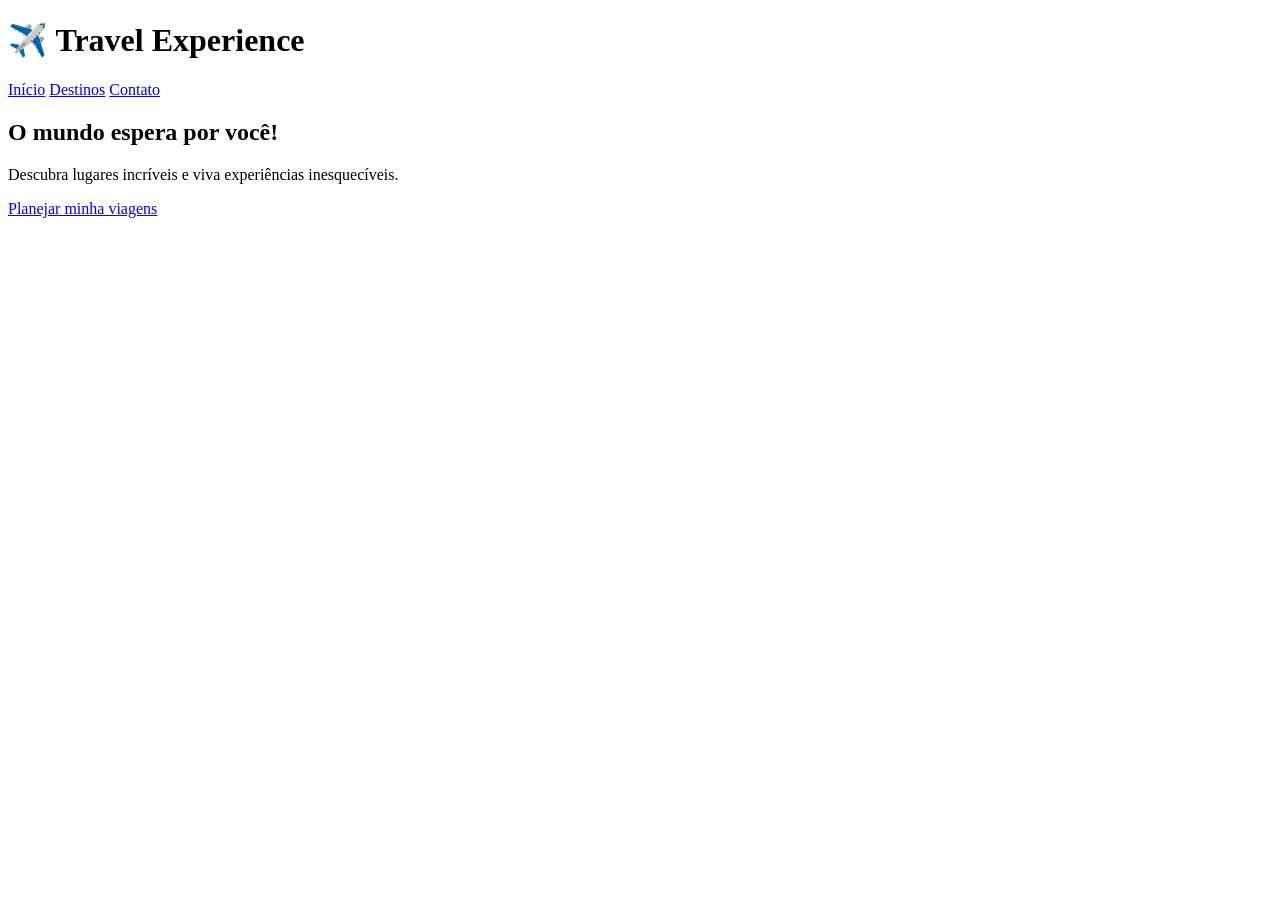
==== index.html @ 2c177add "primeiro commit" ====
<!DOCTYPE html>
<html lang="pt-BR">
<head>
    <meta charset="UTF-8">
    <meta name="viewport" content="width=device-width, initial-scale=1.0">
    <title>Travel Experience</title>
    <link rel="stylesheet" href="css/style.css">
</head>
<body>
    
    <header>
        <h1>✈️ Travel Experience</h1>
        <nav>
            <a href="index.html">Início</a>
            <a href="#destinos">Destinos</a>
            <a href="cadastro.html">Contato</a>
        </nav>
    </header>
    <main>
        <section class="banner">
            <h2>O mundo espera por você!</h2>
            <p>
                Descubra lugares incríveis e viva experiências
                inesquecíveis.
            </p>
            <a href="cadastro.html" class="botao">
                Planejar minha viagens
            </a>
        </section>
    </main>

</body>
</html>
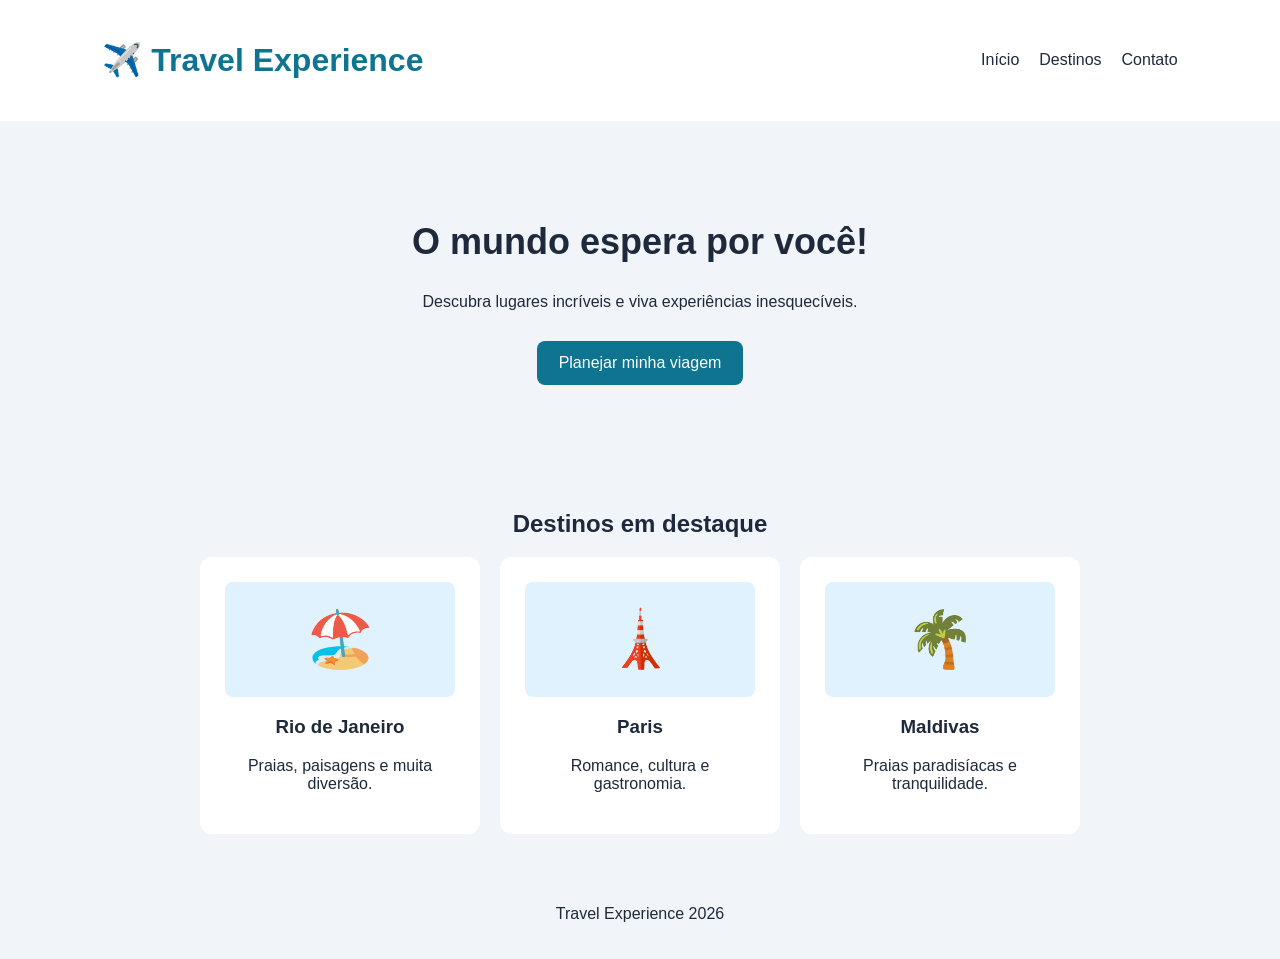
==== commit d32acd6f: "site funcionando" ====
--- a/index.html
+++ b/index.html
@@ -24,10 +24,36 @@
                 inesquecíveis.
             </p>
             <a href="cadastro.html" class="botao">
-                Planejar minha viagens
+                Planejar minha viagem
             </a>
         </section>
+
+        <section class="destinos" id="destinos">
+            <h2>Destinos em destaque</h2>
+            <div class="container">
+                <article class="card">
+                    <div class="imagem">🏖️</div>
+                    <h3>Rio de Janeiro</h3>
+                    <p>Praias, paisagens e muita diversão.</p>
+                </article>
+
+                <article class="card">
+                    <div class="imagem">🗼</div>
+                    <h3>Paris</h3>
+                    <p>Romance, cultura e gastronomia.</p>
+                </article>
+
+                <article class="card">
+                    <div class="imagem">🌴</div>
+                    <h3>Maldivas</h3>
+                    <p>Praias paradisíacas e tranquilidade.</p>
+                </article>
+            </div>
+        </section>
+
     </main>
-
+<footer>
+    <p>Travel Experience 2026</p>
+</footer>
 </body>
 </html>
--- a/css/style.css
+++ b/css/style.css
@@ -0,0 +1,144 @@
+:root{
+    --fundo: #f1f5f9;
+    --principal: #0e7490;
+    --hover:#155e75;
+    --card: #ffffff;
+    --text: #1e293b;
+}
+
+*{
+    box-sizing: border-box;
+}
+body{
+    margin: 0;
+    font-family: Arial, Helvetica, sans-serif;
+    background-color: var(--fundo);
+    color: var(--text);
+}
+header{
+    background-color: var(--card);
+    padding: 20px 8%;
+    display: flex;
+    justify-content: space-between;
+    align-items: center;
+}
+header h1{
+    color: var(--principal);
+}
+nav{
+    display: flex;
+    gap: 20px;
+}
+nav a{
+    color: var(--text);
+    text-decoration: none;
+}
+nav a:hover{
+    color: var(--principal);
+}
+.banner{
+    text-align: center;
+    padding: 70px 20px;
+    background-color: linear-gradient(120deg, #cffafe, #e0f2fe);
+}
+.banner h2{
+    font-size: 36px;
+}
+.banner p{
+    margin-bottom: 30px;
+}
+.botao, button{
+    display: inline-block;
+    background-color: var(--principal);
+    color: white;
+    padding: 13px 22px;
+    border: none;
+    border-radius: 8px;
+    text-decoration: none;
+    cursor: pointer;
+}
+.botao:hover, button:hover{
+    background-color: var(--hover);
+}
+.destinos{
+    padding: 35px 8%;
+    text-align: center;
+}
+.container{
+    display: flex;
+    justify-content: center;
+    gap: 20px;
+    flex-wrap:wrap;
+}
+.card{
+    background-color: var(--card) ;
+    padding: 25px;
+    border-radius: 12px;
+    flex: 1;
+    min-width: 200px;
+    max-width: 280px;
+}
+.imagem{
+    font-size: 55px;
+    background-color: #e0f2fe;
+    padding: 25px;
+    border-radius: 8px;
+}
+.area-cadastro{
+    display: flex;
+    justify-content: center;
+    padding: 45px 20px;
+}
+form{
+    background-color: var(--card);
+    width: 100%;
+    max-width: 420px;
+    padding: 30px;
+    border-radius: 12px;
+    display: flex;
+    flex-direction: column;
+    gap: 12px;
+}
+form h2{
+    text-align: center;
+}
+label{
+    font-weight: bold;
+}
+input, select{
+    padding: 12px;
+    border: 1px solid #cbd5e1;
+    border-radius: 6px;
+    font-size: 15px;
+}
+input:focus,
+select:focus{
+    outline: 2px solid var(--principal);
+}
+.voltar{
+    text-align: center;
+    color: var(--principal);
+    text-decoration: none;
+}
+#mensagem{
+    text-align: center;
+    color: var(--principal);
+    font-weight: bold;
+}
+footer{
+    text-align: center;
+    padding: 20px;
+}
+/* Responsividade */
+@media (max-width: 600px){
+    header{
+        flex-direction: column;
+    }
+    nav{
+        flex-wrap: wrap;
+        justify-content: center;
+    }
+    .banner h2{
+        font-size: 27px;
+    }
+}
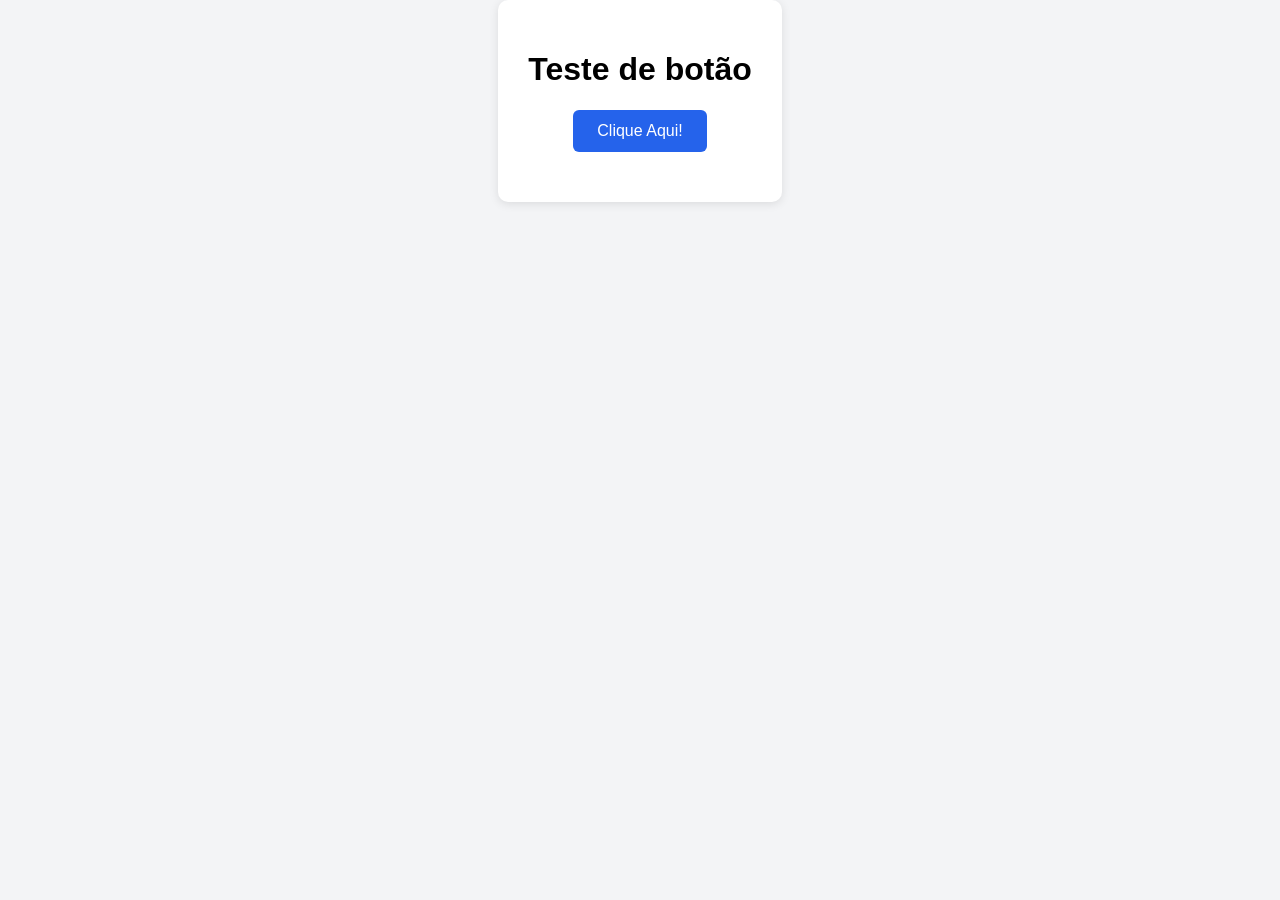
==== commit 6561392d: "botão js" ====
--- a/index.html
+++ b/index.html
@@ -3,57 +3,17 @@
 <head>
     <meta charset="UTF-8">
     <meta name="viewport" content="width=device-width, initial-scale=1.0">
-    <title>Travel Experience</title>
-    <link rel="stylesheet" href="css/style.css">
+    <title>Botão com JavaScript</title>
+    <link rel="stylesheet" href="/css/style.css">
 </head>
 <body>
-    
-    <header>
-        <h1>✈️ Travel Experience</h1>
-        <nav>
-            <a href="index.html">Início</a>
-            <a href="#destinos">Destinos</a>
-            <a href="cadastro.html">Contato</a>
-        </nav>
-    </header>
-    <main>
-        <section class="banner">
-            <h2>O mundo espera por você!</h2>
-            <p>
-                Descubra lugares incríveis e viva experiências
-                inesquecíveis.
-            </p>
-            <a href="cadastro.html" class="botao">
-                Planejar minha viagem
-            </a>
-        </section>
+    <main class="container">
+        <h1>Teste de botão</h1>
 
-        <section class="destinos" id="destinos">
-            <h2>Destinos em destaque</h2>
-            <div class="container">
-                <article class="card">
-                    <div class="imagem">🏖️</div>
-                    <h3>Rio de Janeiro</h3>
-                    <p>Praias, paisagens e muita diversão.</p>
-                </article>
+        <button id="botaoMostrar">Clique Aqui!</button>
+        <p id="retorno"></p>
+    </main>
 
-                <article class="card">
-                    <div class="imagem">🗼</div>
-                    <h3>Paris</h3>
-                    <p>Romance, cultura e gastronomia.</p>
-                </article>
-
-                <article class="card">
-                    <div class="imagem">🌴</div>
-                    <h3>Maldivas</h3>
-                    <p>Praias paradisíacas e tranquilidade.</p>
-                </article>
-            </div>
-        </section>
-
-    </main>
-<footer>
-    <p>Travel Experience 2026</p>
-</footer>
+    <script src="/js/script.js"></script>
 </body>
 </html>
--- a/css/style.css
+++ b/css/style.css
@@ -1,144 +1,33 @@
-:root{
-    --fundo: #f1f5f9;
-    --principal: #0e7490;
-    --hover:#155e75;
-    --card: #ffffff;
-    --text: #1e293b;
+body{
+    font-family: Arial, sans-serif;
+    background-color: #f3f4f6;
+    display: flex;
+    justify-content: center;
+    align-items: center;
+    min-width: 100vh;
+    margin: 0;
 }
-
-*{
-    box-sizing: border-box;
+.container{
+    background-color: white;
+    padding: 30px;
+    border-radius: 10px;
+    box-shadow: 0 2px 10px rgba(0, 0, 0, 0.1);
+    text-align: center;
 }
-body{
-    margin: 0;
-    font-family: Arial, Helvetica, sans-serif;
-    background-color: var(--fundo);
-    color: var(--text);
-}
-header{
-    background-color: var(--card);
-    padding: 20px 8%;
-    display: flex;
-    justify-content: space-between;
-    align-items: center;
-}
-header h1{
-    color: var(--principal);
-}
-nav{
-    display: flex;
-    gap: 20px;
-}
-nav a{
-    color: var(--text);
-    text-decoration: none;
-}
-nav a:hover{
-    color: var(--principal);
-}
-.banner{
-    text-align: center;
-    padding: 70px 20px;
-    background-color: linear-gradient(120deg, #cffafe, #e0f2fe);
-}
-.banner h2{
-    font-size: 36px;
-}
-.banner p{
-    margin-bottom: 30px;
-}
-.botao, button{
-    display: inline-block;
-    background-color: var(--principal);
+button{
+    background-color: #2563eb;
     color: white;
-    padding: 13px 22px;
     border: none;
-    border-radius: 8px;
-    text-decoration: none;
+    padding: 12px 24px;
+    font-size: 16px;
+    border-radius: 6px;
     cursor: pointer;
 }
-.botao:hover, button:hover{
-    background-color: var(--hover);
+button:hover{
+    background-color: #1d4ed8;
 }
-.destinos{
-    padding: 35px 8%;
-    text-align: center;
-}
-.container{
-    display: flex;
-    justify-content: center;
-    gap: 20px;
-    flex-wrap:wrap;
-}
-.card{
-    background-color: var(--card) ;
-    padding: 25px;
-    border-radius: 12px;
-    flex: 1;
-    min-width: 200px;
-    max-width: 280px;
-}
-.imagem{
-    font-size: 55px;
-    background-color: #e0f2fe;
-    padding: 25px;
-    border-radius: 8px;
-}
-.area-cadastro{
-    display: flex;
-    justify-content: center;
-    padding: 45px 20px;
-}
-form{
-    background-color: var(--card);
-    width: 100%;
-    max-width: 420px;
-    padding: 30px;
-    border-radius: 12px;
-    display: flex;
-    flex-direction: column;
-    gap: 12px;
-}
-form h2{
-    text-align: center;
-}
-label{
-    font-weight: bold;
-}
-input, select{
-    padding: 12px;
-    border: 1px solid #cbd5e1;
-    border-radius: 6px;
-    font-size: 15px;
-}
-input:focus,
-select:focus{
-    outline: 2px solid var(--principal);
-}
-.voltar{
-    text-align: center;
-    color: var(--principal);
-    text-decoration: none;
-}
-#mensagem{
-    text-align: center;
-    color: var(--principal);
-    font-weight: bold;
-}
-footer{
-    text-align: center;
-    padding: 20px;
-}
-/* Responsividade */
-@media (max-width: 600px){
-    header{
-        flex-direction: column;
-    }
-    nav{
-        flex-wrap: wrap;
-        justify-content: center;
-    }
-    .banner h2{
-        font-size: 27px;
-    }
+#retorno{
+    margin-top: 20px;
+    font-size: 18px;
+    color: #111827;
 }
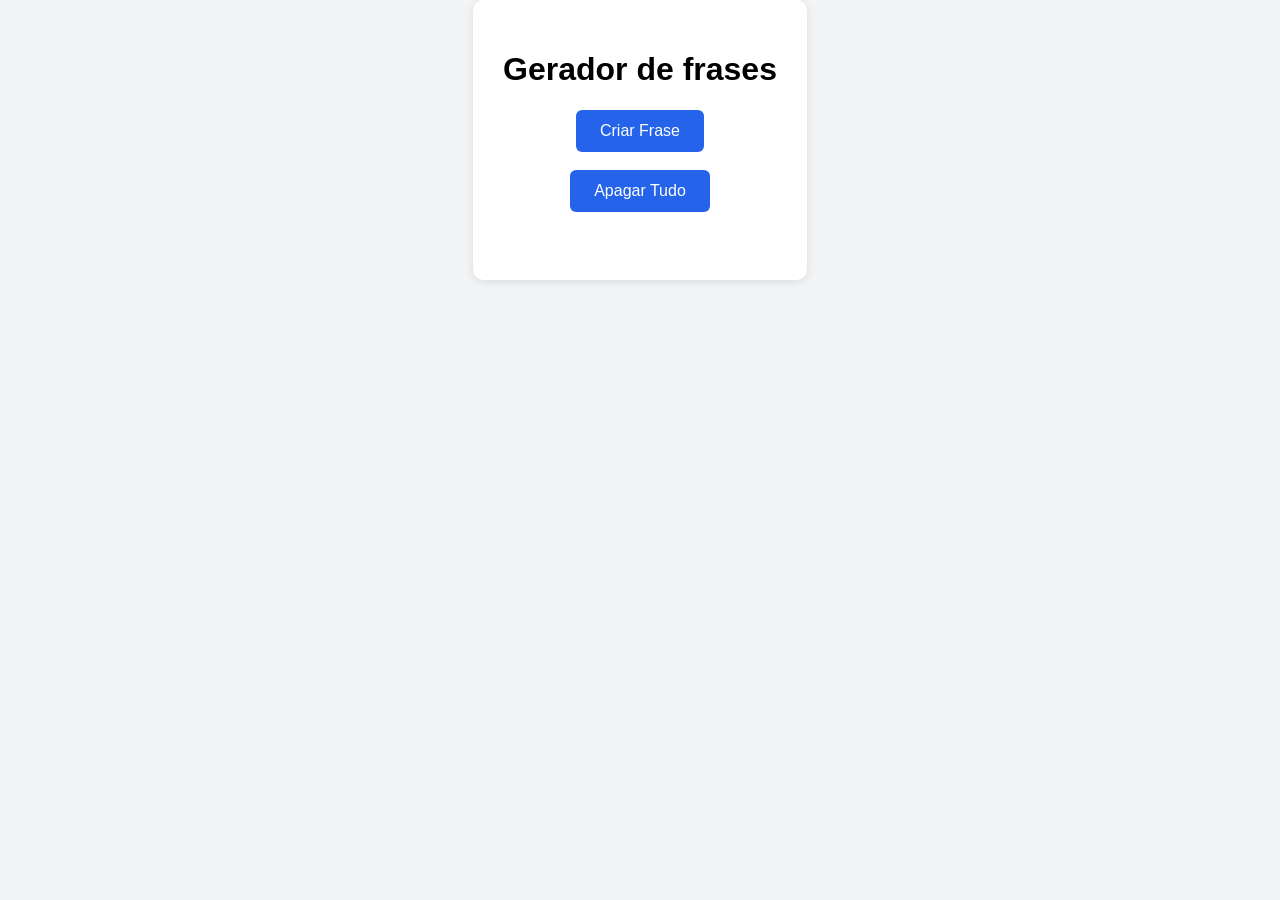
==== commit d1853743: "botões com js" ====
--- a/index.html
+++ b/index.html
@@ -8,9 +8,12 @@
 </head>
 <body>
     <main class="container">
-        <h1>Teste de botão</h1>
+        <h1>Gerador de frases</h1>
 
-        <button id="botaoMostrar">Clique Aqui!</button>
+        <button id="botaoCriar">Criar Frase</button>
+        <br><br>
+        <button id="botaoApagar">Apagar Tudo</button>
+        <br><br>
         <p id="retorno"></p>
     </main>
 
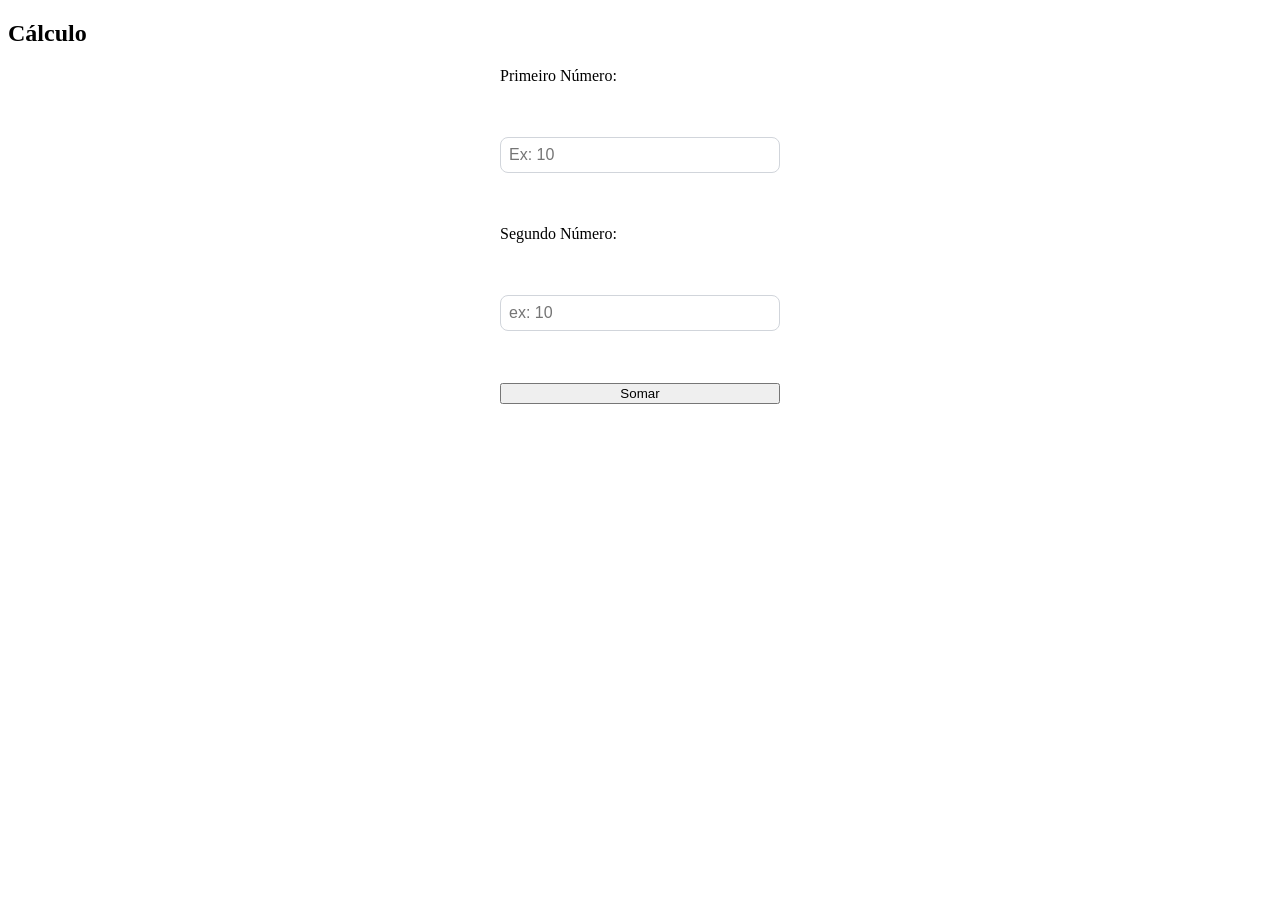
==== commit 6d449a5e: "soma" ====
--- a/index.html
+++ b/index.html
@@ -3,19 +3,22 @@
 <head>
     <meta charset="UTF-8">
     <meta name="viewport" content="width=device-width, initial-scale=1.0">
-    <title>Botão com JavaScript</title>
     <link rel="stylesheet" href="/css/style.css">
+    <title>Cálculo</title>
 </head>
 <body>
-    <main class="container">
-        <h1>Gerador de frases</h1>
+    
+    <h2>Cálculo</h2>
 
-        <button id="botaoCriar">Criar Frase</button>
-        <br><br>
-        <button id="botaoApagar">Apagar Tudo</button>
-        <br><br>
-        <p id="retorno"></p>
-    </main>
+    <form id="formCalculo">
+        <label for="numero1">Primeiro Número:</label><br><br>
+        <input type="number" id="numero1" placeholder="Ex: 10"><br><br>
+        <label for="numero2">Segundo Número: </label><br><br>
+        <input type="number" id="numero2" placeholder="ex: 10"><br><br>
+        <button type="submit">Somar</button>
+    </form>
+
+    <p id="resultadoCalculo"></p>
 
     <script src="/js/script.js"></script>
 </body>
--- a/css/style.css
+++ b/css/style.css
@@ -1,33 +1,19 @@
-body{
-    font-family: Arial, sans-serif;
-    background-color: #f3f4f6;
+#formCalculo{
     display: flex;
-    justify-content: center;
-    align-items: center;
-    min-width: 100vh;
-    margin: 0;
+    flex-direction: column;
+    gap: 8px;
+    max-width: 280px;
+    margin: 20px auto;
 }
-.container{
-    background-color: white;
-    padding: 30px;
-    border-radius: 10px;
-    box-shadow: 0 2px 10px rgba(0, 0, 0, 0.1);
+#formCalculo input{
+    padding: 8px;
+    border: 1px solid #d1d5db;
+    border-radius: 8px;
+    font-size: 16px;
+}
+#resultadoCalculo{
+    font-size: 20px;
+    font-weight: bold;
+    color: #2563eb;
     text-align: center;
-}
-button{
-    background-color: #2563eb;
-    color: white;
-    border: none;
-    padding: 12px 24px;
-    font-size: 16px;
-    border-radius: 6px;
-    cursor: pointer;
-}
-button:hover{
-    background-color: #1d4ed8;
-}
-#retorno{
-    margin-top: 20px;
-    font-size: 18px;
-    color: #111827;
 }
